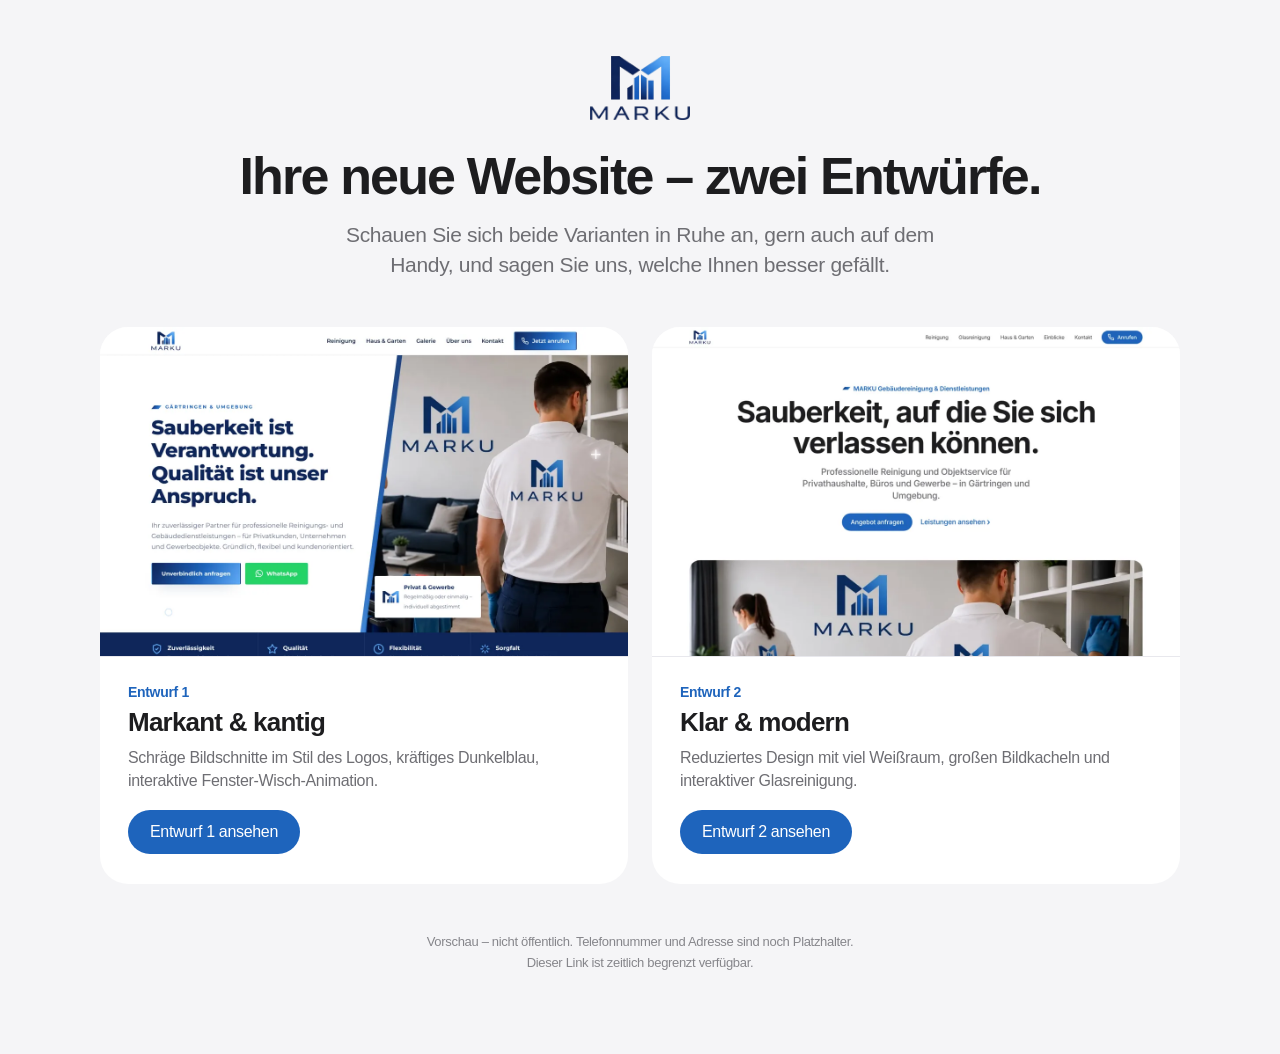
==== firebase-vorschau/public/index.html @ f5abe201 "Firebase-Vorschauseite mit beiden Entwürfen für den Kunden Co-Authored-By: Claude Opus 5.5 <noreply@" ====
<!doctype html>
<html lang="de">
<head>
<meta charset="utf-8">
<meta name="viewport" content="width=device-width, initial-scale=1">
<meta name="robots" content="noindex, nofollow">
<title>MARKU – Website-Entwürfe</title>
<link rel="icon" href="favicon.png">
<style>
  :root { --text:#1d1d1f; --text-2:#6e6e73; --bg-2:#f5f5f7; --blue:#1e64bc; }
  * { box-sizing: border-box; }
  body { margin:0; font-family:-apple-system,BlinkMacSystemFont,"SF Pro Display","Helvetica Neue","Segoe UI",Roboto,Arial,sans-serif; color:var(--text); background:var(--bg-2); -webkit-font-smoothing:antialiased; letter-spacing:-.02em; }
  .wrap { max-width:1120px; margin:0 auto; padding:56px 20px 80px; }
  header { text-align:center; margin-bottom:48px; }
  header img { height:64px; margin:0 auto 28px; display:block; }
  h1 { font-size:clamp(32px,5vw,52px); line-height:1.08; margin:0; letter-spacing:-.035em; }
  header p { font-size:clamp(17px,2vw,21px); color:var(--text-2); margin:16px auto 0; max-width:620px; line-height:1.4; }
  .grid { display:grid; grid-template-columns:1fr 1fr; gap:24px; }
  .card { background:#fff; border-radius:28px; overflow:hidden; text-decoration:none; color:inherit; display:flex; flex-direction:column; transition:transform .3s cubic-bezier(.28,.11,.32,1), box-shadow .3s; }
  .card:hover { transform:translateY(-4px); box-shadow:0 24px 50px -24px rgba(15,38,90,.35); }
  .card img { width:100%; aspect-ratio:16/10; object-fit:cover; object-position:top; display:block; border-bottom:1px solid #e8e8ed; }
  .card div { padding:26px 28px 30px; }
  .tag { font-size:14px; font-weight:600; color:var(--blue); }
  .card h2 { font-size:26px; margin:6px 0 8px; letter-spacing:-.03em; }
  .card p { margin:0; color:var(--text-2); font-size:16px; line-height:1.45; }
  .go { display:inline-flex; margin-top:18px; min-height:44px; align-items:center; padding:0 22px; border-radius:980px; background:var(--blue); color:#fff; font-weight:500; font-size:16px; }
  footer { text-align:center; color:#86868b; font-size:13px; margin-top:48px; line-height:1.6; }
  @media (max-width:760px){ .grid{grid-template-columns:1fr;} }
</style>
</head>
<body>
<div class="wrap">
  <header>
    <img src="logo.png" alt="MARKU Gebäudereinigung &amp; Dienstleistungen">
    <h1>Ihre neue Website – zwei Entwürfe.</h1>
    <p>Schauen Sie sich beide Varianten in Ruhe an, gern auch auf dem Handy, und sagen Sie uns, welche Ihnen besser gefällt.</p>
  </header>
  <div class="grid">
    <a class="card" href="version-1/">
      <img src="version-1.webp" alt="Vorschau Entwurf 1">
      <div><span class="tag">Entwurf 1</span><h2>Markant &amp; kantig</h2><p>Schräge Bildschnitte im Stil des Logos, kräftiges Dunkelblau, interaktive Fenster-Wisch-Animation.</p><span class="go">Entwurf 1 ansehen</span></div>
    </a>
    <a class="card" href="version-2/">
      <img src="version-2.webp" alt="Vorschau Entwurf 2">
      <div><span class="tag">Entwurf 2</span><h2>Klar &amp; modern</h2><p>Reduziertes Design mit viel Weißraum, großen Bildkacheln und interaktiver Glasreinigung.</p><span class="go">Entwurf 2 ansehen</span></div>
    </a>
  </div>
  <footer>Vorschau – nicht öffentlich. Telefonnummer und Adresse sind noch Platzhalter.<br>Dieser Link ist zeitlich begrenzt verfügbar.</footer>
</div>
</body>
</html>
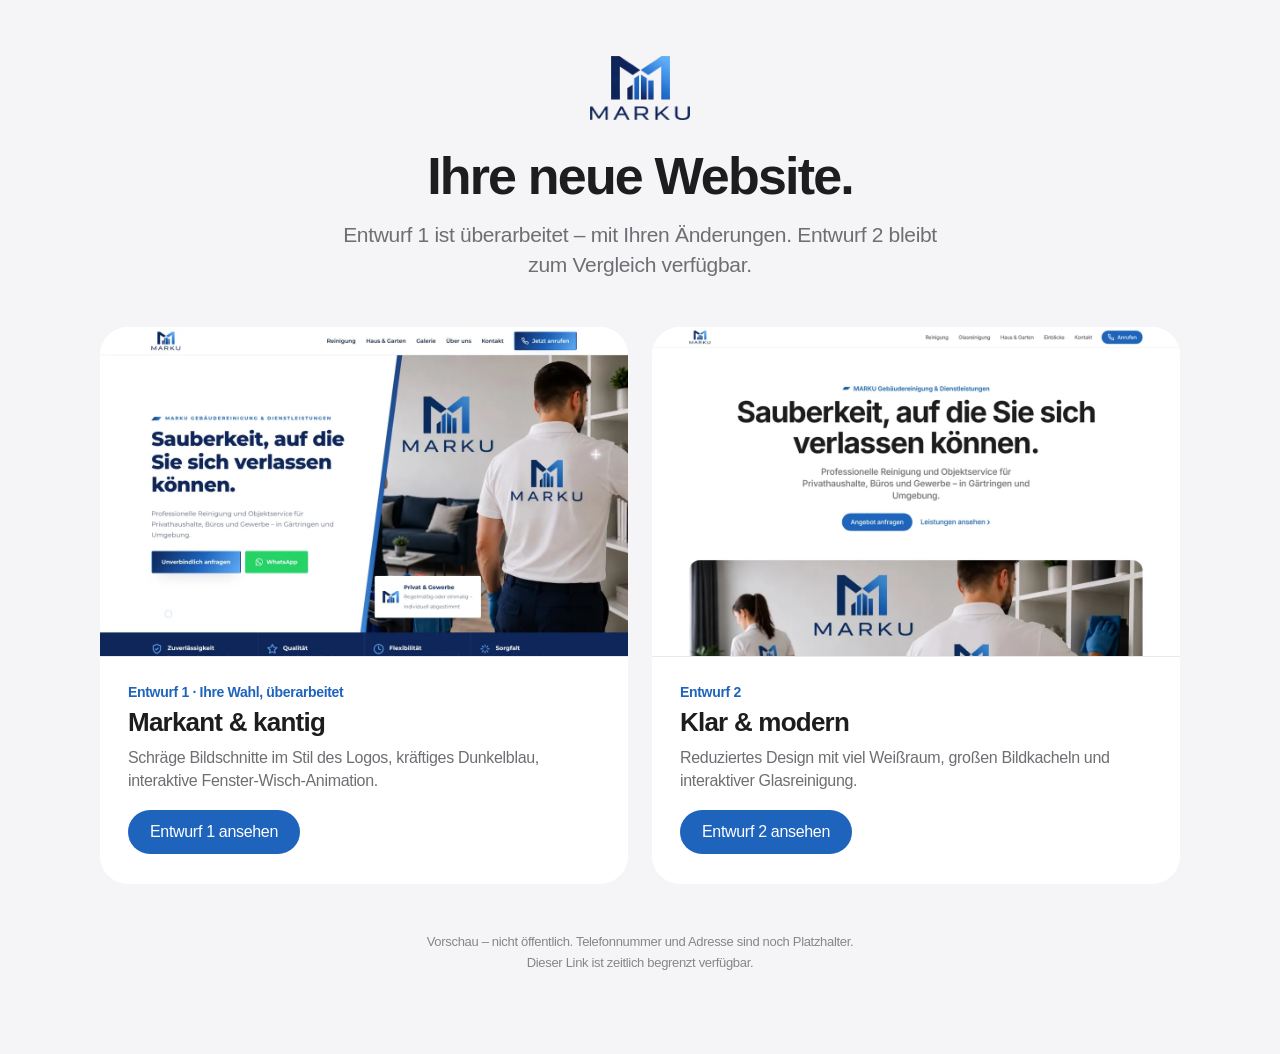
==== commit 3ea549b9: "Kundenfeedback: Entwurf 1 als Hauptversion, Texte aus Entwurf 2, ohne Namen, neue Reihenfolge - Hero" ====
--- a/firebase-vorschau/public/index.html
+++ b/firebase-vorschau/public/index.html
@@ -32,13 +32,13 @@
 <div class="wrap">
   <header>
     <img src="logo.png" alt="MARKU Gebäudereinigung &amp; Dienstleistungen">
-    <h1>Ihre neue Website – zwei Entwürfe.</h1>
-    <p>Schauen Sie sich beide Varianten in Ruhe an, gern auch auf dem Handy, und sagen Sie uns, welche Ihnen besser gefällt.</p>
+    <h1>Ihre neue Website.</h1>
+    <p>Entwurf 1 ist überarbeitet – mit Ihren Änderungen. Entwurf 2 bleibt zum Vergleich verfügbar.</p>
   </header>
   <div class="grid">
     <a class="card" href="version-1/">
       <img src="version-1.webp" alt="Vorschau Entwurf 1">
-      <div><span class="tag">Entwurf 1</span><h2>Markant &amp; kantig</h2><p>Schräge Bildschnitte im Stil des Logos, kräftiges Dunkelblau, interaktive Fenster-Wisch-Animation.</p><span class="go">Entwurf 1 ansehen</span></div>
+      <div><span class="tag">Entwurf 1 · Ihre Wahl, überarbeitet</span><h2>Markant &amp; kantig</h2><p>Schräge Bildschnitte im Stil des Logos, kräftiges Dunkelblau, interaktive Fenster-Wisch-Animation.</p><span class="go">Entwurf 1 ansehen</span></div>
     </a>
     <a class="card" href="version-2/">
       <img src="version-2.webp" alt="Vorschau Entwurf 2">
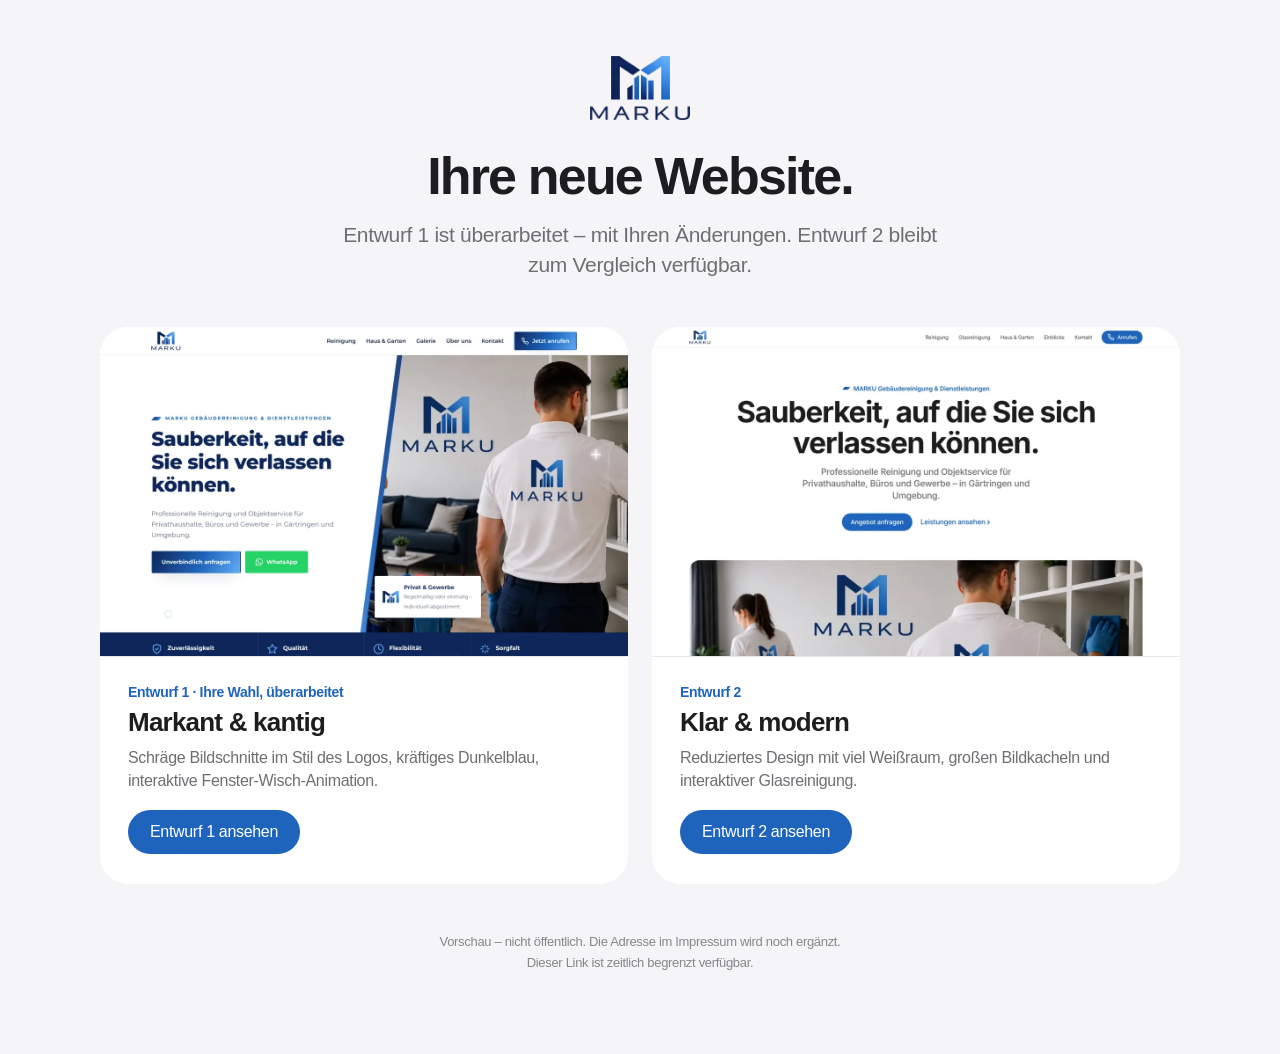
==== commit fe6ec46a: "Telefonnummer +49 1525 5682011 eingetragen Co-Authored-By: Claude Opus 5.5 <noreply@anthropic.com> C" ====
--- a/firebase-vorschau/public/index.html
+++ b/firebase-vorschau/public/index.html
@@ -45,7 +45,7 @@
       <div><span class="tag">Entwurf 2</span><h2>Klar &amp; modern</h2><p>Reduziertes Design mit viel Weißraum, großen Bildkacheln und interaktiver Glasreinigung.</p><span class="go">Entwurf 2 ansehen</span></div>
     </a>
   </div>
-  <footer>Vorschau – nicht öffentlich. Telefonnummer und Adresse sind noch Platzhalter.<br>Dieser Link ist zeitlich begrenzt verfügbar.</footer>
+  <footer>Vorschau – nicht öffentlich. Die Adresse im Impressum wird noch ergänzt.<br>Dieser Link ist zeitlich begrenzt verfügbar.</footer>
 </div>
 </body>
 </html>
